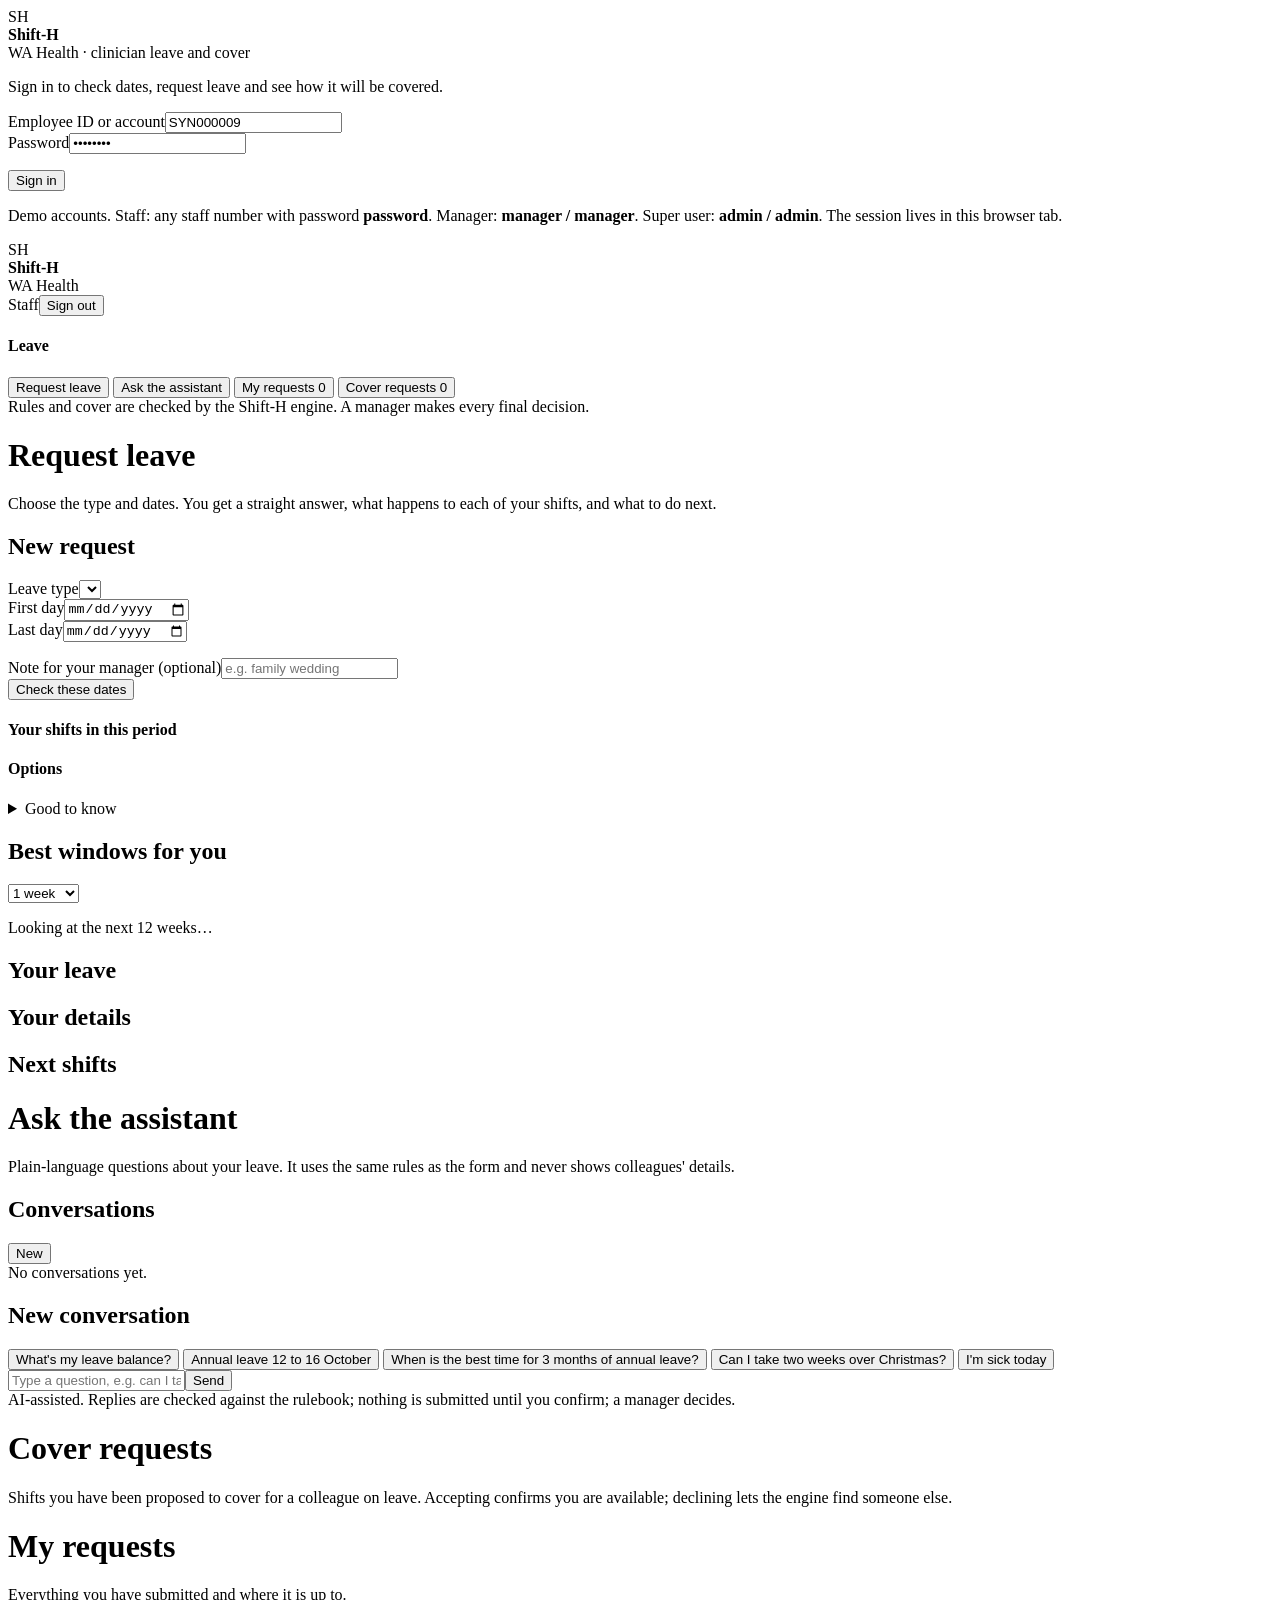
==== ui/index.html @ 6e3b2088 "Shift-H: clinician leave and cover assistant (WA Health hackathon, Challenge 3) Rule engine (41 rule" ====
<!DOCTYPE html>
<html lang="en">
<head>
<meta charset="UTF-8">
<meta name="viewport" content="width=device-width, initial-scale=1.0">
<title>Shift-H</title>
<link rel="stylesheet" href="https://fonts.googleapis.com/css2?family=Source+Sans+3:wght@400;600;700&family=Source+Code+Pro:wght@500&display=swap">
<link rel="stylesheet" href="/static/styles.css">
</head>
<body>

<!-- Sign in -->
<div id="login" class="login-page">
  <div class="login-card">
    <div class="brand"><span class="mark">SH</span><div><b>Shift-H</b><br><span>WA Health · clinician leave and cover</span></div></div>
    <p class="lead">Sign in to check dates, request leave and see how it will be covered.</p>
    <form id="login-form">
      <div class="field"><label for="l-user">Employee ID or account</label><input id="l-user" required value="SYN000009" autocomplete="username"></div>
      <div class="field"><label for="l-pass">Password</label><input id="l-pass" type="password" required value="password" autocomplete="current-password"></div>
      <p id="l-error" class="error hidden"></p>
      <button class="btn primary block" type="submit">Sign in</button>
    </form>
    <p class="demo-note">Demo accounts. Staff: any staff number with password <b>password</b>. Manager: <b>manager / manager</b>. Super user: <b>admin / admin</b>. The session lives in this browser tab.</p>
  </div>
</div>

<!-- App -->
<div id="app" class="hidden">
  <header class="topbar">
    <div class="brand"><span class="mark">SH</span><div><b>Shift-H</b><br><span>WA Health</span></div></div>
    <div class="who"><span id="who"></span><span class="pill" id="who-role">Staff</span><button class="link" id="signout">Sign out</button></div>
  </header>
  <div class="shell">
    <nav class="sidenav">
      <h4>Leave</h4>
      <button data-screen="request" class="active">Request leave</button>
      <button data-screen="assistant">Ask the assistant</button>
      <button data-screen="mine">My requests <span class="count" id="n-mine">0</span></button>
      <button data-screen="cover">Cover requests <span class="count" id="n-cover">0</span></button>
      <div class="foot">Rules and cover are checked by the Shift-H engine. A manager makes every final decision.</div>
    </nav>

    <!-- Request leave -->
    <main id="s-request" class="screen active">
      <div class="screen-head"><div><h1>Request leave</h1><p>Choose the type and dates. You get a straight answer, what happens to each of your shifts, and what to do next.</p></div></div>
      <div class="grid-2">
        <div>
          <div class="card">
            <div class="card-h"><h2>New request</h2></div>
            <div class="card-b">
              <form id="leave-form">
                <div class="field"><label for="f-type">Leave type</label><select id="f-type" required></select></div>
                <div class="form-row">
                  <div class="field"><label for="f-start">First day</label><input type="date" id="f-start" required></div>
                  <div class="field"><label for="f-end">Last day</label><input type="date" id="f-end" required></div>
                </div>
                <p class="helper" id="f-summary"></p>
                <div class="field"><label for="f-note">Note for your manager (optional)</label><input id="f-note" placeholder="e.g. family wedding"></div>
                <button class="btn primary" type="submit" id="f-go">Check these dates</button>
              </form>
            </div>
          </div>
          <div id="result" class="card hidden" style="margin-top:18px">
            <div class="card-b">
              <div id="r-banner"></div>
              <div id="r-primary"></div>
              <div id="r-facts" class="facts"></div>
              <div class="section"><h4>Your shifts in this period</h4><div id="r-strip"></div><div id="r-shifts" class="shiftlist"></div></div>
              <div class="section hidden" id="r-options-wrap"><h4 id="r-options-title">Options</h4><div id="r-options" class="options"></div></div>
              <div id="r-actions" class="actions"></div>
              <details class="section more" id="r-more"><summary>Good to know</summary><div id="r-reasons" class="reasons"></div></details>
            </div>
          </div>
        </div>
        <aside>
          <div class="card">
            <div class="card-h"><h2>Best windows for you</h2><select id="bw-len" title="Length of the break"><option value="7">1 week</option><option value="14">2 weeks</option><option value="28">4 weeks</option></select></div>
            <div class="card-b" id="bestwin"><p class="muted small">Looking at the next 12 weeks…</p></div>
          </div>
          <div class="card" style="margin-top:18px">
            <div class="card-h"><h2>Your leave</h2><span class="tiny muted" id="bal-asat"></span></div>
            <div class="card-b" id="balances"></div>
          </div>
          <div class="card" style="margin-top:18px">
            <div class="card-h"><h2>Your details</h2></div>
            <div class="card-b" id="details"></div>
          </div>
          <div class="card" style="margin-top:18px">
            <div class="card-h"><h2>Next shifts</h2></div>
            <div class="card-b" id="shifts"></div>
          </div>
        </aside>
      </div>
    </main>

    <!-- Assistant -->
    <main id="s-assistant" class="screen">
      <div class="screen-head"><div><h1>Ask the assistant</h1><p>Plain-language questions about your leave. It uses the same rules as the form and never shows colleagues' details.</p></div><span class="tiny muted" id="engine"></span></div>
      <div class="card chat-wrap">
        <aside class="convs">
          <div class="card-h"><h2>Conversations</h2><button class="btn sm" id="chat-new">New</button></div>
          <div class="list" id="convs"><div class="empty small">No conversations yet.</div></div>
        </aside>
        <div class="chat">
          <div class="card-h"><h2 id="conv-title">New conversation</h2><button class="link" id="chat-delete" hidden>Delete</button></div>
          <div class="msgs" id="msgs"></div>
          <div class="composer">
            <div class="chips" id="chat-chips">
              <button class="chip">What's my leave balance?</button>
              <button class="chip">Annual leave 12 to 16 October</button>
              <button class="chip">When is the best time for 3 months of annual leave?</button>
              <button class="chip">Can I take two weeks over Christmas?</button>
              <button class="chip">I'm sick today</button>
            </div>
            <form id="chat-form"><input id="chat-in" placeholder="Type a question, e.g. can I take two weeks before Christmas?" autocomplete="off"><button class="btn primary" type="submit">Send</button></form>
            <span class="chat-note">AI-assisted. Replies are checked against the rulebook; nothing is submitted until you confirm; a manager decides.</span>
          </div>
        </div>
      </div>
    </main>

    <!-- Cover requests -->
    <main id="s-cover" class="screen">
      <div class="screen-head"><div><h1>Cover requests</h1><p>Shifts you have been proposed to cover for a colleague on leave. Accepting confirms you are available; declining lets the engine find someone else.</p></div></div>
      <div class="card"><div id="cover"></div></div>
    </main>

    <!-- My requests -->
    <main id="s-mine" class="screen">
      <div class="screen-head"><div><h1>My requests</h1><p>Everything you have submitted and where it is up to.</p></div></div>
      <div class="card"><div id="mine"></div></div>
    </main>
  </div>
</div>

<div id="toast" class="toast hidden"></div>
<script src="/static/common.js"></script>
<script src="/static/app.js"></script>
</body>
</html>
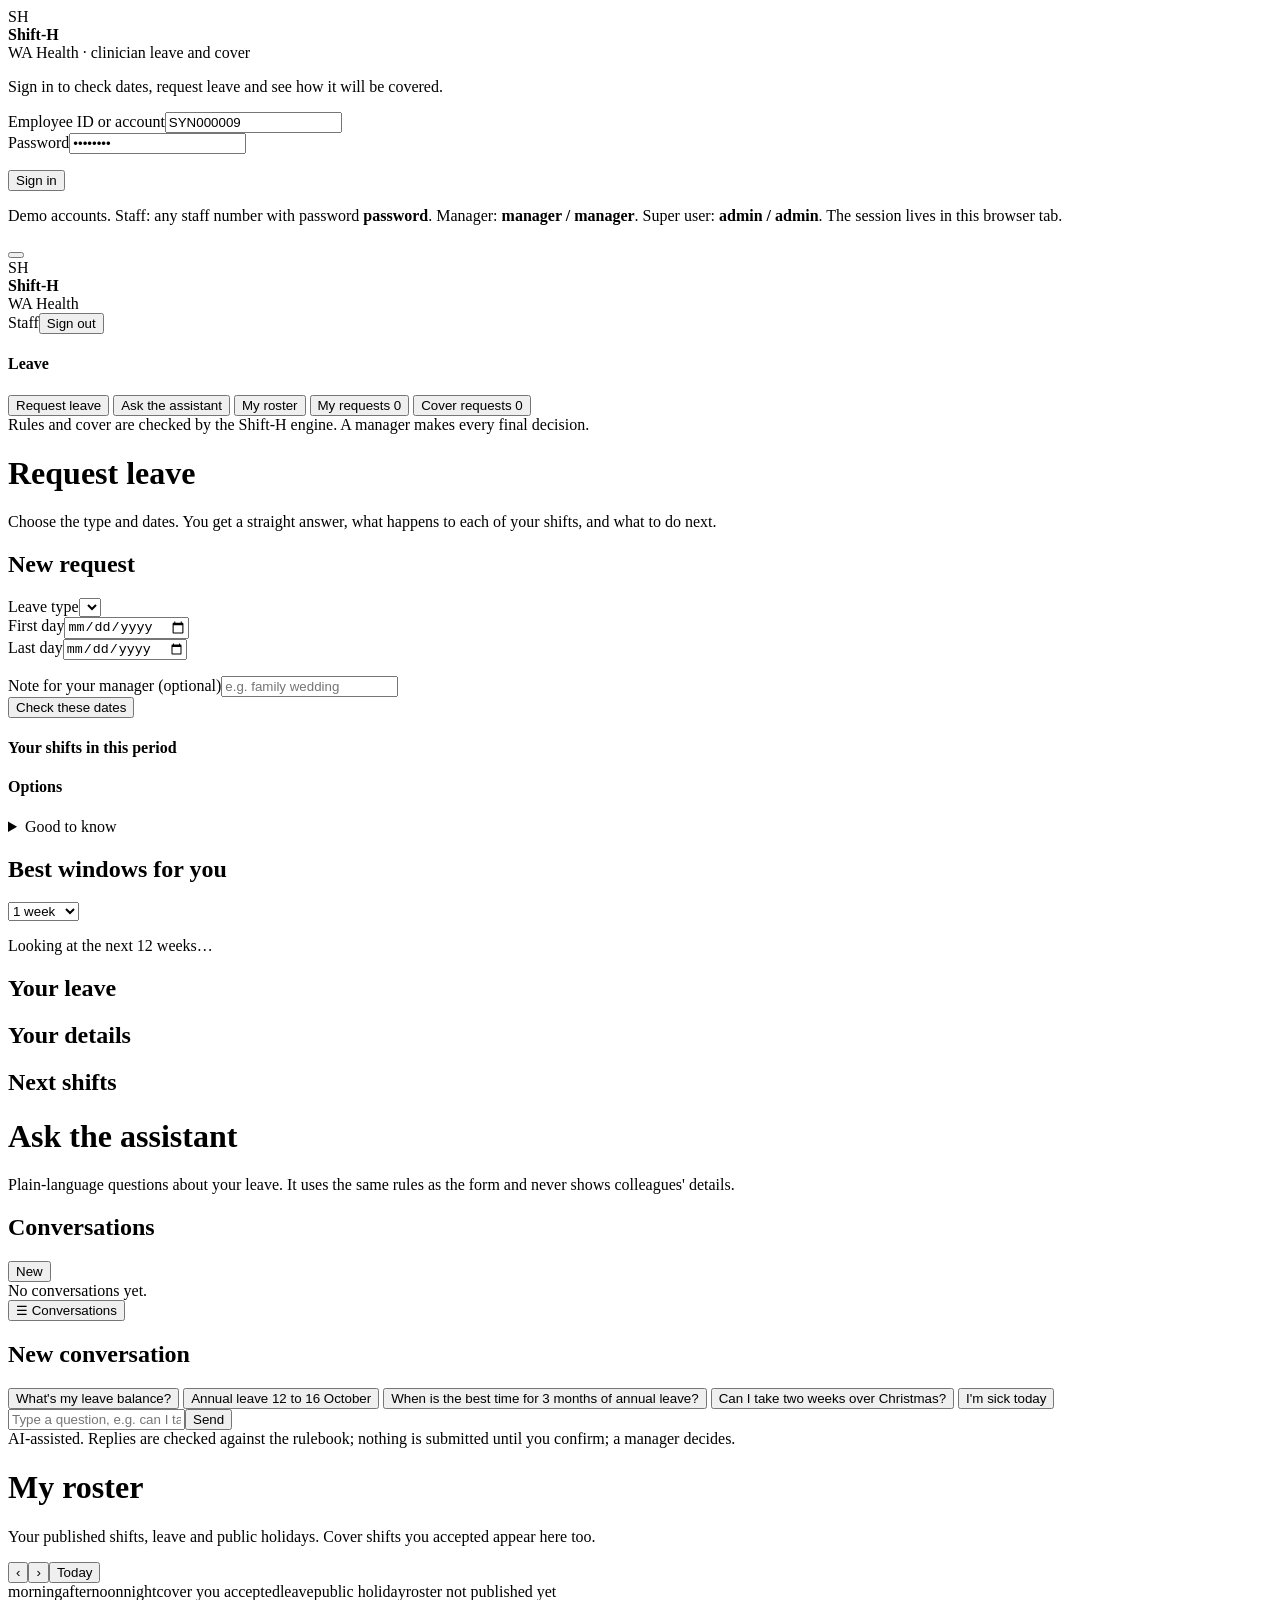
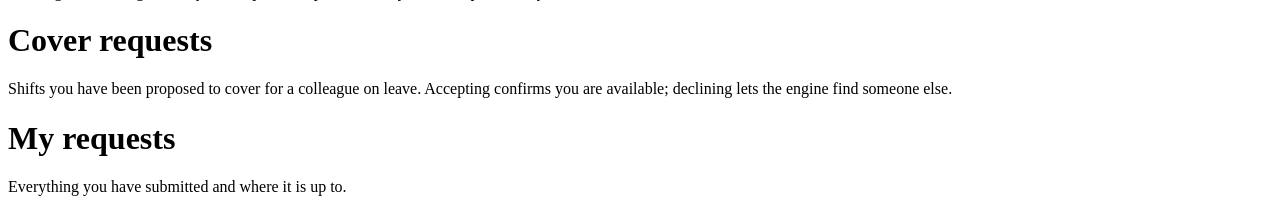
==== commit ac5eadef: "Email for decisions and cover requests (SMTP or outbox, address prompt), My roster page, new design " ====
--- a/ui/index.html
+++ b/ui/index.html
@@ -27,6 +27,7 @@
 <!-- App -->
 <div id="app" class="hidden">
   <header class="topbar">
+    <button class="nav-toggle" id="nav-toggle" aria-label="Open menu" aria-expanded="false"><span></span><span></span><span></span></button>
     <div class="brand"><span class="mark">SH</span><div><b>Shift-H</b><br><span>WA Health</span></div></div>
     <div class="who"><span id="who"></span><span class="pill" id="who-role">Staff</span><button class="link" id="signout">Sign out</button></div>
   </header>
@@ -35,6 +36,7 @@
       <h4>Leave</h4>
       <button data-screen="request" class="active">Request leave</button>
       <button data-screen="assistant">Ask the assistant</button>
+      <button data-screen="roster">My roster</button>
       <button data-screen="mine">My requests <span class="count" id="n-mine">0</span></button>
       <button data-screen="cover">Cover requests <span class="count" id="n-cover">0</span></button>
       <div class="foot">Rules and cover are checked by the Shift-H engine. A manager makes every final decision.</div>
@@ -102,7 +104,7 @@
           <div class="list" id="convs"><div class="empty small">No conversations yet.</div></div>
         </aside>
         <div class="chat">
-          <div class="card-h"><h2 id="conv-title">New conversation</h2><button class="link" id="chat-delete" hidden>Delete</button></div>
+          <div class="card-h"><button class="link convs-toggle" id="convs-toggle">☰ Conversations</button><h2 id="conv-title">New conversation</h2><button class="link" id="chat-delete" hidden>Delete</button></div>
           <div class="msgs" id="msgs"></div>
           <div class="composer">
             <div class="chips" id="chat-chips">
@@ -117,6 +119,12 @@
           </div>
         </div>
       </div>
+    </main>
+
+    <!-- My roster -->
+    <main id="s-roster" class="screen">
+      <div class="screen-head"><div><h1>My roster</h1><p>Your published shifts, leave and public holidays. Cover shifts you accepted appear here too.</p></div><div class="month-nav"><button class="btn sm" id="ro-prev" aria-label="Previous month">‹</button><b id="ro-title"></b><button class="btn sm" id="ro-next" aria-label="Next month">›</button><button class="btn sm" id="ro-today">Today</button></div></div>
+      <div class="card"><div class="card-b"><div id="ro-summary" class="facts"></div><div id="roster" class="roster"></div><div class="legend"><span><i class="lg-am"></i>morning</span><span><i class="lg-pm"></i>afternoon</span><span><i class="lg-night"></i>night</span><span><i class="lg-cover"></i>cover you accepted</span><span><i class="lg-leave"></i>leave</span><span><i class="lg-ph"></i>public holiday</span><span><i class="lg-unpub"></i>roster not published yet</span></div></div></div>
     </main>
 
     <!-- Cover requests -->
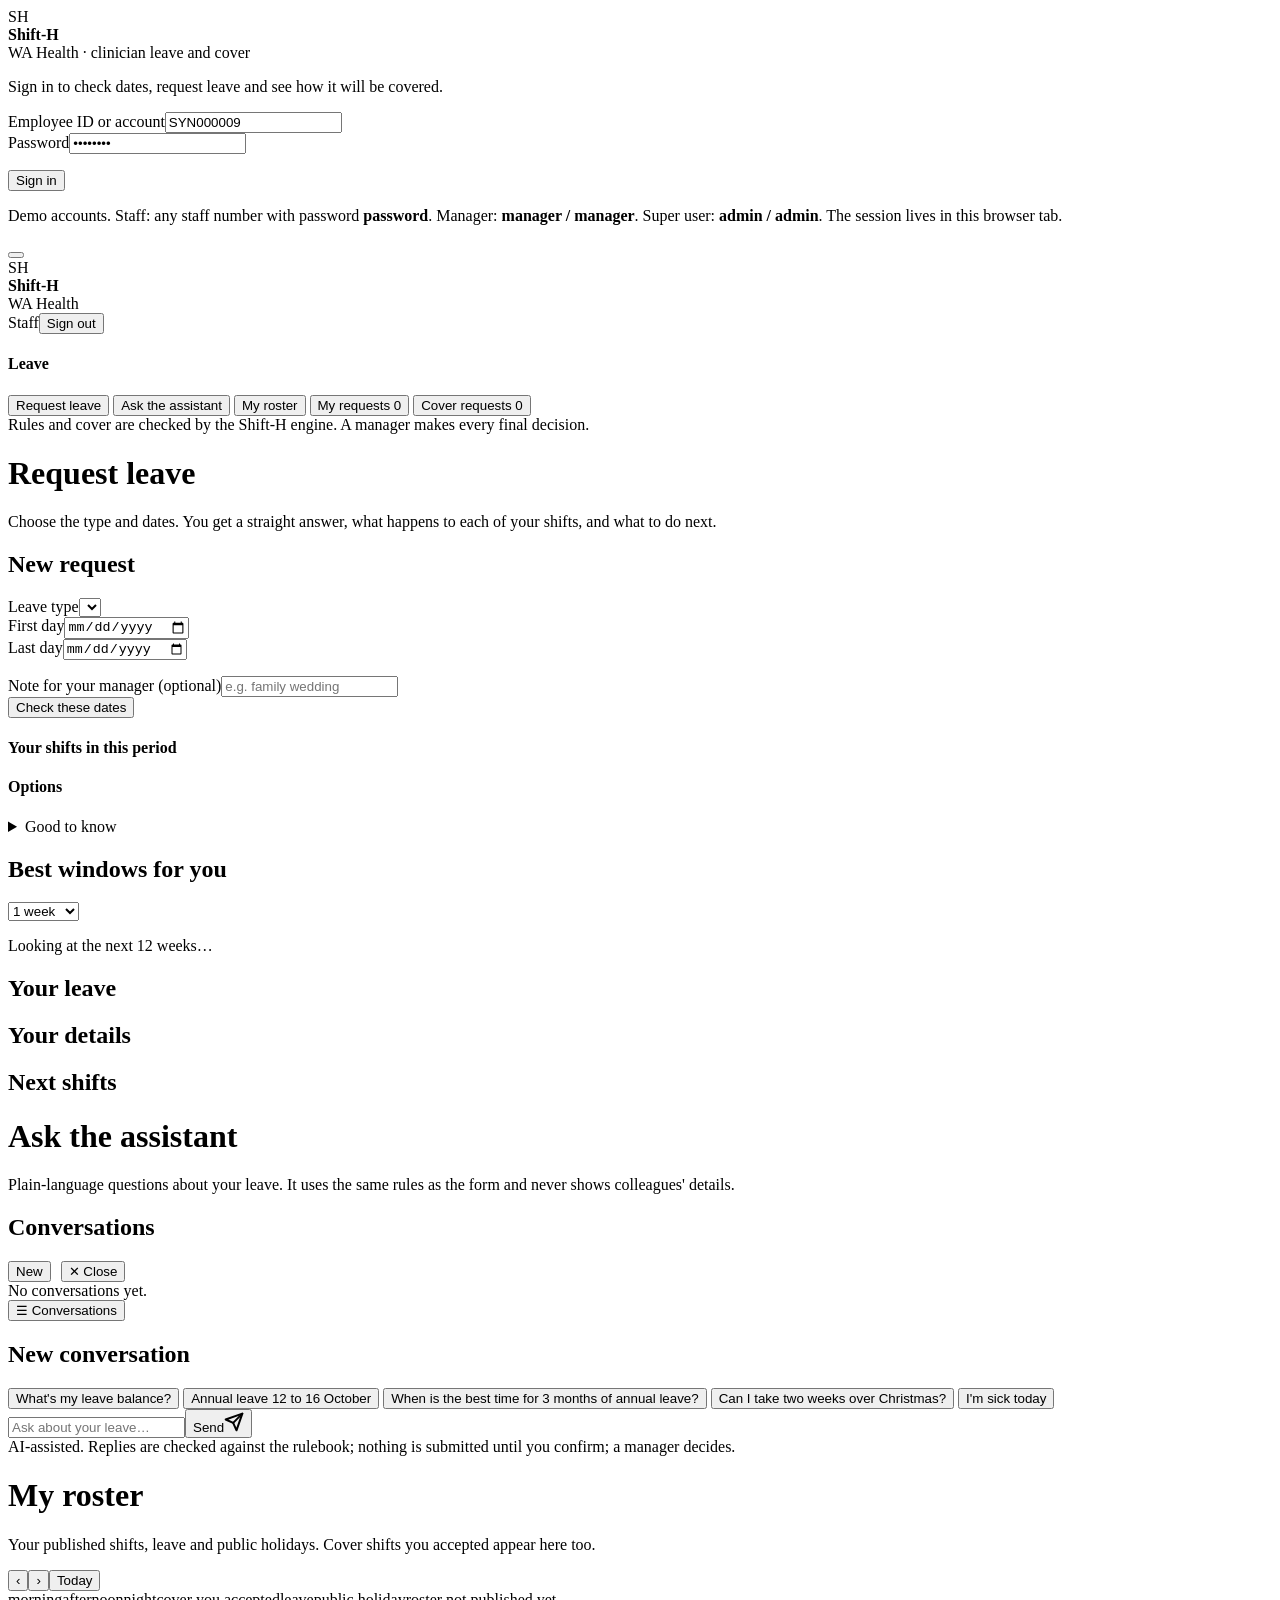
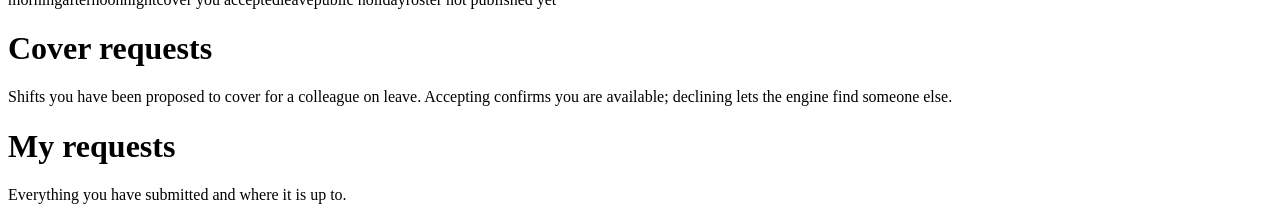
==== commit f3035829: "Mobile chat as a full-screen messaging UI with closable history; email decision is an explicit butto" ====
--- a/ui/index.html
+++ b/ui/index.html
@@ -100,7 +100,7 @@
       <div class="screen-head"><div><h1>Ask the assistant</h1><p>Plain-language questions about your leave. It uses the same rules as the form and never shows colleagues' details.</p></div><span class="tiny muted" id="engine"></span></div>
       <div class="card chat-wrap">
         <aside class="convs">
-          <div class="card-h"><h2>Conversations</h2><button class="btn sm" id="chat-new">New</button></div>
+          <div class="card-h"><h2>Conversations</h2><div style="display:flex;gap:10px;align-items:center"><button class="btn sm" id="chat-new">New</button><button class="link convs-close" id="convs-close" aria-label="Close conversations">✕ Close</button></div></div>
           <div class="list" id="convs"><div class="empty small">No conversations yet.</div></div>
         </aside>
         <div class="chat">
@@ -114,7 +114,7 @@
               <button class="chip">Can I take two weeks over Christmas?</button>
               <button class="chip">I'm sick today</button>
             </div>
-            <form id="chat-form"><input id="chat-in" placeholder="Type a question, e.g. can I take two weeks before Christmas?" autocomplete="off"><button class="btn primary" type="submit">Send</button></form>
+            <form id="chat-form"><input id="chat-in" placeholder="Ask about your leave…" autocomplete="off" enterkeyhint="send"><button class="btn primary send" type="submit" aria-label="Send"><span class="send-txt">Send</span><svg class="send-ic" width="20" height="20" viewBox="0 0 24 24" fill="none" stroke="currentColor" stroke-width="2.4" stroke-linecap="round" stroke-linejoin="round"><path d="M22 2L11 13"/><path d="M22 2L15 22l-4-9-9-4z"/></svg></button></form>
             <span class="chat-note">AI-assisted. Replies are checked against the rulebook; nothing is submitted until you confirm; a manager decides.</span>
           </div>
         </div>
